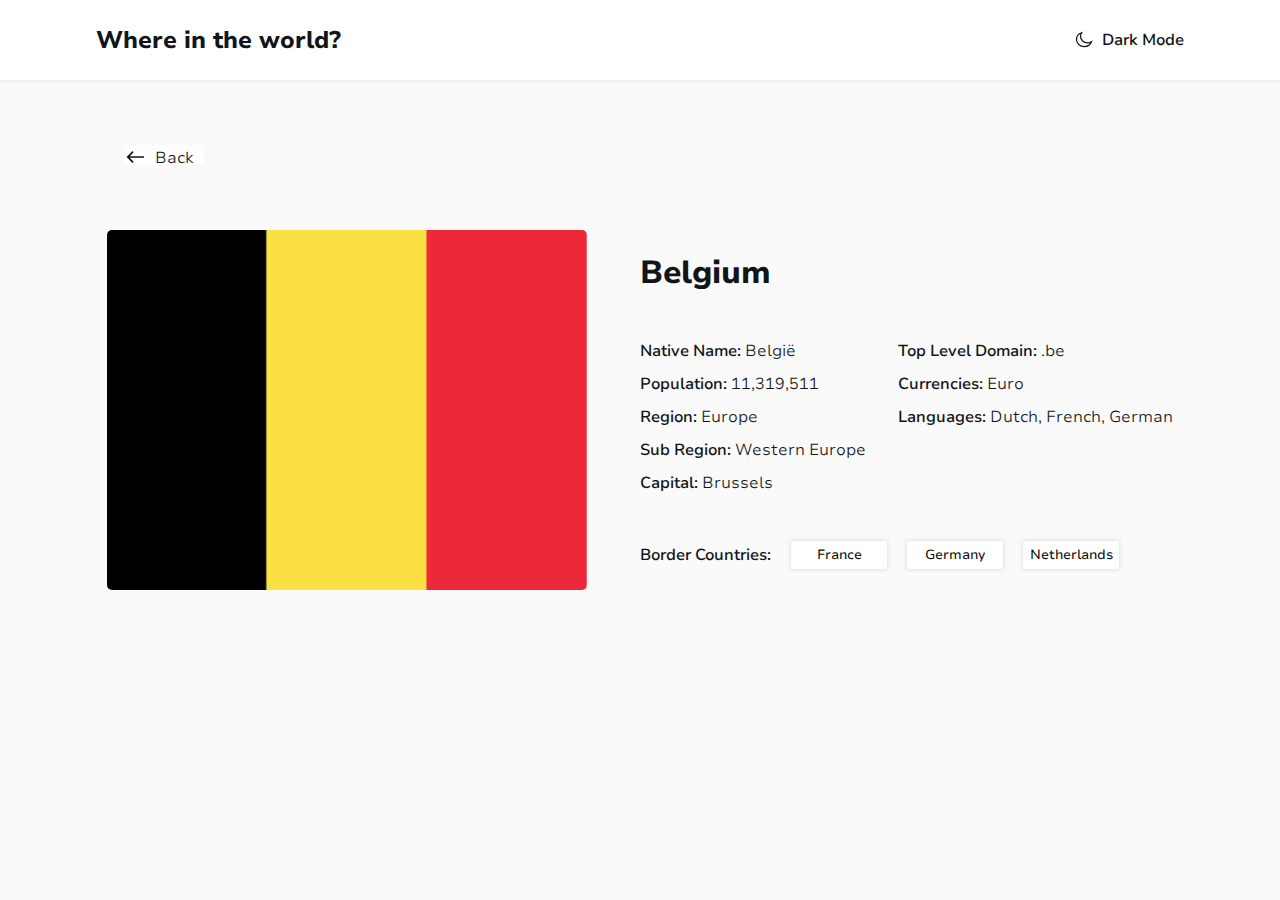
==== detail.html @ 4d216eaf "detail page" ====
<!DOCTYPE html>
<html lang="en">
<head>
    <meta charset="UTF-8">
    <meta name="viewport" content="width=device-width, initial-scale=1.0">
    <title>Country detail</title>
    <link rel="stylesheet" href="./assets/css/style.css">
    <link rel="stylesheet" href="./assets/css/responsive.css">
</head>
<body>
      <!-- Header Section -->
      <header class="header-content">
        <div class="container header-container">
          <div class="header-container--title">
            <a href="./index.html">Where in the world?</a>
          </div>
          <div class="header-container--theme">
            <img
              src="./assets/image/light-moon.svg"
              alt="dark theme image"
              class="light-theme--moon"
            />
            <p class="light-theme--title">Dark Mode</p>
          </div>
        </div>
      </header>

      <!-- Main Section -->
      <main>
        <section class="left-section">
            <div class="container container-left">
                <div class="container-left-detail">
                <button class="left-image"><img src="./assets/image/left-dark.svg" alt="left position"></button>
                <button class="left-content">Back</button>
            </div>
        </div>
        </section>
        <section>
            <div class="container detail-container">
                <div class="detail-box--image">
                    <img class="detail-image" src="./assets/image/belgium.png" alt="germany flag">
                </div>
                <div class="box-detail">
                    <strong class="box-detail--title">Belgium</strong>
                    <div class="detail-box--about">
                        <div class="detail-about--header">
                            <p class="detail-about-paragrfh">Native Name: <span>België</span></p>
                            <p class="detail-about-paragrfh">Population: <span>11,319,511</span></p>
                            <p class="detail-about-paragrfh">Region: <span>Europe</span></p>
                            <p class="detail-about-paragrfh">Sub Region: <span>Western Europe</span></p>
                            <p class="detail-about-paragrfh">Capital: <span>Brussels</span></p>
                        </div>
                        <div class="detail-about--body">
                            <p class="detail-about-paragrfh">Top Level Domain: <span>.be</span></p>
                            <p class="detail-about-paragrfh">Currencies: <span>Euro</span></p>
                            <p class="detail-about-paragrfh">Languages: <span>Dutch, French, German</span></p>
                        </div>
                    </div>
                        <div class="detail-about--footer">
                            <p class="detail-footer--title">Border Countries: </p>
                            <button class="detail-footer--button">France</button>
                            <button class="detail-footer--button">Germany</button>
                            <button class="detail-footer--button">Netherlands</button>
                    </div>
                </div>
            </div>
        </section>
        <script src="./app.js"></script>
      </main>
</body>
</html>
---- assets/css/style.css ----
* {
  margin: 0;
  padding: 0;
  font-family: "Nunito Sans";
  box-sizing: border-box;
}
:root {
  /* Light Theme */
  --color-white: #fff;
  --color-cinder: #111517;
  --color-alabaster: #fafafa;
  --color-BattleshipGrey: #848484;
  /* Dark Theme */
  --color-darkSlateGrey: #2b3844;
  --color-ebonyClay: #202c36;
}

@font-face {
  src: url("../font/NunitoSans_10pt-ExtraBold.ttf");
  font-family: "Nunito Sans";
  font-weight: 800;
}
@font-face {
  src: url("../font/NunitoSans_10pt-SemiBold.ttf");
  font-family: "Nunito Sans";
  font-weight: 600;
}
@font-face {
  src: url("../font/NunitoSans_7pt-Regular.ttf");
  font-family: "Nunito Sans";
  font-weight: 400;
}
@font-face {
  src: url("../font/NunitoSans_7pt-Light.ttf");
  font-family: "Nunito Sans";
  font-weight: 300;
}
body {
  background-color: var(--color-alabaster, #fafafa);
}
body.active {
  background-color: var(--color-ebonyClay, #202c36);
}

/* Header Section */
.header-content {
  width: 100%;
  height: 80px;
  background: var(--color-white, #fff);
  box-shadow: 0px 2px 4px 0px rgba(0, 0, 0, 0.06);
  display: flex;
  align-items: center;
  justify-content: center;
}
body.active .header-content {
  background-color: var(--color-darkSlateGrey, #2b3844);
}
.header-container {
  width: 85%;
  height: 100%;
  display: flex;
  align-items: center;
  justify-content: space-between;
}
.header-container--title > a {
  color: var(--color-cinder, #111517);
  font-size: 24px;
  font-weight: 800;
  text-decoration: none;
}
body.active .header-container--title > a {
  color: var(--color-white, #fff);
}
.header-container--theme {
  display: flex;
  gap: 8px;
}
.light-theme--moon {
  width: 20px;
  height: 20px;
  cursor: pointer;
}
.light-theme--title {
  color: var(--color-cinder, #111517);
  font-size: 16px;
  font-weight: 600;
}
body.active .light-theme--title {
  color: var(--color-white, #fff);
}
.main-content {
  width: 100%;
}

/* Main Section */

/* Section One */
.main-header--section {
  width: 100%;
  height: 160px;
  display: flex;
  align-items: center;
  justify-content: center;
}
.main-header--container {
  width: 85%;
  height: 100%;
  display: flex;
  align-items: center;
  justify-content: space-between;
}
.search-content {
  width: 480px;
  height: 56px;
  border-radius: 5px;
  background: var(--color-white, #fff);
  box-shadow: 0px 2px 9px 0px rgba(0, 0, 0, 0.05);
  display: flex;
  justify-content: center;
}
.body.active .search-content {
  background-color: var(--color-darkSlateGrey, #2b3844);
}
.search-image {
  width: 80px;
  height: 100%;
  border-style: none;
  background-color: var(--color-white, #fff);
  border-radius: 5px;
}
.body.active .search-image {
  background-color: var(--color-darkSlateGrey, #2b3844);
}
.search-image > img {
  width: 18px;
  height: 18px;
  background-color: var(--color-white, #fff);
}
.body.active .search-image > img {
  background-color: var(--color-darkSlateGrey, #2b3844) !important;
}
.search-input {
  width: 400px;
  height: 100%;
  font-size: 14px;
  font-weight: 400;
  border-radius: 5px;
  border-style: none;
}
body.active .search-input {
  background-color: var(--color-darkSlateGrey, #2b3844);
}
.search-input::placeholder {
  color: var(--color-BattleshipGrey, #848484);
}
body.active .search-input::placeholder {
  color: var(--color-white, #fff);
}
.search-input:focus-visible {
  outline: var(--color-BattleshipGrey, #848484);
}
.select-section {
  width: 200px;
  height: 56px;
  border-radius: 5px;
  background: var(--color-white, #fff);
  box-shadow: 0px 2px 9px 0px rgba(0, 0, 0, 0.05);
  border-style: none;
  padding: 5px;
  box-sizing: border-box;
}
body.active .select-section {
  background-color: var(--color-darkSlateGrey, #2b3844);
  color: var(--color-white, #fff);
}

/* Section Two */
.main-body--section {
  width: 100%;
  height: 100%;
  /* background-color: red; */
  display: flex;
  align-items: center;
  justify-content: center;
}
.main-body--container {
  width: 85%;
  height: auto;
  display: flex;
  align-items: center;
  justify-content: space-between;
  flex-wrap: wrap;
  gap: 40px;
}
.container-box {
  width: 22%;
  height: 336px;
  border-radius: 5px;
  background: var(--color-white, #fff);
  box-shadow: 0px 0px 7px 2px rgba(0, 0, 0, 0.03);
}
body.active .container-box {
  background-color: var(--color-darkSlateGrey, #2b3844);
}
.container-box--img {
  width: 100%;
}
.container-box--img > img {
  width: 100%;
  height: 160px;
  object-fit: cover;
  object-position: 50% 50%;
  border-radius: 5px;
}
.box-title {
  color: var(--color-cinder, #111517);
  font-size: 18px;
  font-weight: 800;
}
.body.active .box-title {
  color: red;
}
.container-box--about {
  width: 100%;
  padding: 20px;
}
.box-about--content {
  color: var(--color-cinder, #111517);
  font-size: 14px;
  font-weight: 600;
  margin-top: 8px;
}
.body.active .box-about--content {
  color: var(--color-white, #fff);
}
.box-about > p > span {
  color: var(--color-cinder, #111517);
  font-size: 14px;
  font-weight: 300;
}
.body.active .box-about > p > span {
  color: var(--color-white, #fff);
}

/* Detail page */

.left-section {
  width: 100%;
  height: 150px;
}
.container-left {
  width: 85%;
  height: 100%;
  margin: auto;
  display: flex;
  align-items: center;
}
.container-left-detail {
  width: 136px;
  height: 40px;
  display: flex;
  align-items: center;
  justify-content: center;
}
.left-image {
  width: 20px;
  height: 20px;
  cursor: pointer;
  background-color: var(--color-white, #fff);
  border-color: transparent;
}
.body.active .left-image{
  background-color: var(--color-darkSlateGrey,#2b3844);
}
.left-content {
  width: 60px;
  height: 20px;
  color: var(--color-cinder, #111517);
  font-size: 16px;
  font-weight: 300;
  background-color: var(--color-white, #fff);
  border-color: transparent;
}
.body.active .left-content {
  background-color: var(--color-darkSlateGrey,#2b3844);
  color: var(--color-white,#fff);
}
.detail-container{
  width: 85%;
  height: 450px;
  margin: auto;
  display: flex;
  align-items:flex-start;
  justify-content: center;
}
.detail-box--image{
  width: 49%;
  height: 100%;
}
.box-detail{
  width: 49%;
  height: 80%;
  display: flex;
  justify-content: space-around;
  flex-direction: column;
}
.detail-image{
  width: 90%;
  height: 80%;
  border-radius: 5px;
  object-fit: cover;
  object-position: 50% 50%;
}
.detail-box--about{
  display: flex;
  align-items: flex-start;
  justify-content: space-between;
}
.detail-about--footer{
  display: flex;
  align-items: center;
  flex-direction: row;
  gap: 20px;
}
.box-detail--title{
  color:var(--color-cinder, #111517);
  font-size: 32px;
  font-weight: 800;
}
.detail-about-paragrfh{
  color:var(--color-cinder, #111517);
  font-size: 16px;
  font-weight: 600;
  line-height: 33px;
}
.detail-about-paragrfh>span{
  color:var(--color-cinder, #111517);
  font-size: 16px;
  font-weight: 300;
}
.detail-footer--title{
  color:var(--color-cinder, #111517);
  font-size: 16px;
  font-weight: 600;
}
.detail-footer--button{
  width: 96px;
height: 28px;
border-radius: 2px;
border: 0px solid #979797;
box-shadow: 0px 0px 4px 1px rgba(0, 0, 0, 0.10);
  background-color: var(--color-white,#fff);
}
---- assets/css/responsive.css ----
@media (max-width: 1200px) {
  .header-container {
    width: 90%;
  }
  .main-header--container {
    width: 90%;
  }
  .search-content {
    width: 63%;
  }
  .main-body--container {
    width: 90%;
    justify-content: space-around;
  }
  .container-box {
    width: 30%;
  }
}

@media (max-width: 992px) {
  /* Index Page */
  .header-container {
    width: 90%;
  }
  .main-header--container {
    width: 90%;
  }
  .search-content {
    width: 63%;
  }
  .main-body--container {
    width: 90%;
    justify-content: space-around;
  }
  .container-box {
    width: 29%;
    height: 360px;
  }
    /* Detail Page */
    .detail-container{
      width: 89%;
      height: 400px;
      gap: 20px;
    }
    .detail-box--image {
      width: 100%;
      height: 90%;
    }
    .detail-image {
      width: 100%;
      height: 80%;
    }
    .box-detail {
      width: 100%;
      height: 100%;
      gap: 30px;
    }
    .detail-box--about {
      flex-direction: column;
      gap: 30px;
    }
    .detail-about--footer {
      flex-wrap: wrap;
    }
    .detail-footer--title {
      width: 100%;
    }
}

@media (max-width: 768px) {
  /* Index Page */
  .header-container {
    width: 90%;
  }
  .main-header--container {
    width: 90%;
  }
  .search-content {
    width: 60%;
  }
  .main-body--container {
    width: 90%;
  }
  .container-box {
    width: 45%;
  }
  /* Detail Page */
  .detail-container{
    width: 93%;
    height: 400px;
    display: block;
  }
  .detail-box--image {
    width: 100%;
    height: 100%;
  }
  .detail-image {
    width: 100%;
    height: 85%;
  }
  .box-detail {
    width: 100%;
    height: 100%;
    gap: 30px;
  }
  .detail-box--about {
    flex-direction: column;
    gap: 30px;
  }
  .detail-about--footer {
    flex-wrap: wrap;
  }
  .detail-footer--title {
    width: 100%;
  }

}

@media (max-width: 576px) {
  /* Index Page */
  .header-container {
    width: 93%;
  }
  .header-container--title > h1 {
    font-size: 16px;
  }
  .light-theme--title {
    font-size: 14px;
  }
  .light-theme--moon {
    width: 16px;
    height: 16px;
  }
  .main-header--section {
    height: 200px;
  }
  .main-header--container {
    width: 93%;
    height: 65%;
    flex-direction: column;
    align-items: normal;
  }
  .search-content {
    width: 100%;
    height: 48px;
  }
  .select-section {
    height: 48px;
  }
  .main-body--container {
    width: 93%;
    height: 100dvh;
    justify-content: center;
  }
  .container-box {
    width: 70%;
  }

  /* Detail Page */
  .detail-container{
    width: 93%;
    height: 400px;
    display: block;
  }
  .detail-box--image {
    width: 100%;
    height: 90%;
  }
  .detail-image {
    width: 100%;
    height: 80%;
  }
  .box-detail {
    width: 100%;
    height: 100%;
    gap: 30px;
  }
  .detail-box--about {
    flex-direction: column;
    gap: 30px;
  }
  .detail-about--footer {
    flex-wrap: wrap;
  }
  .detail-footer--title {
    width: 100%;
  }
}
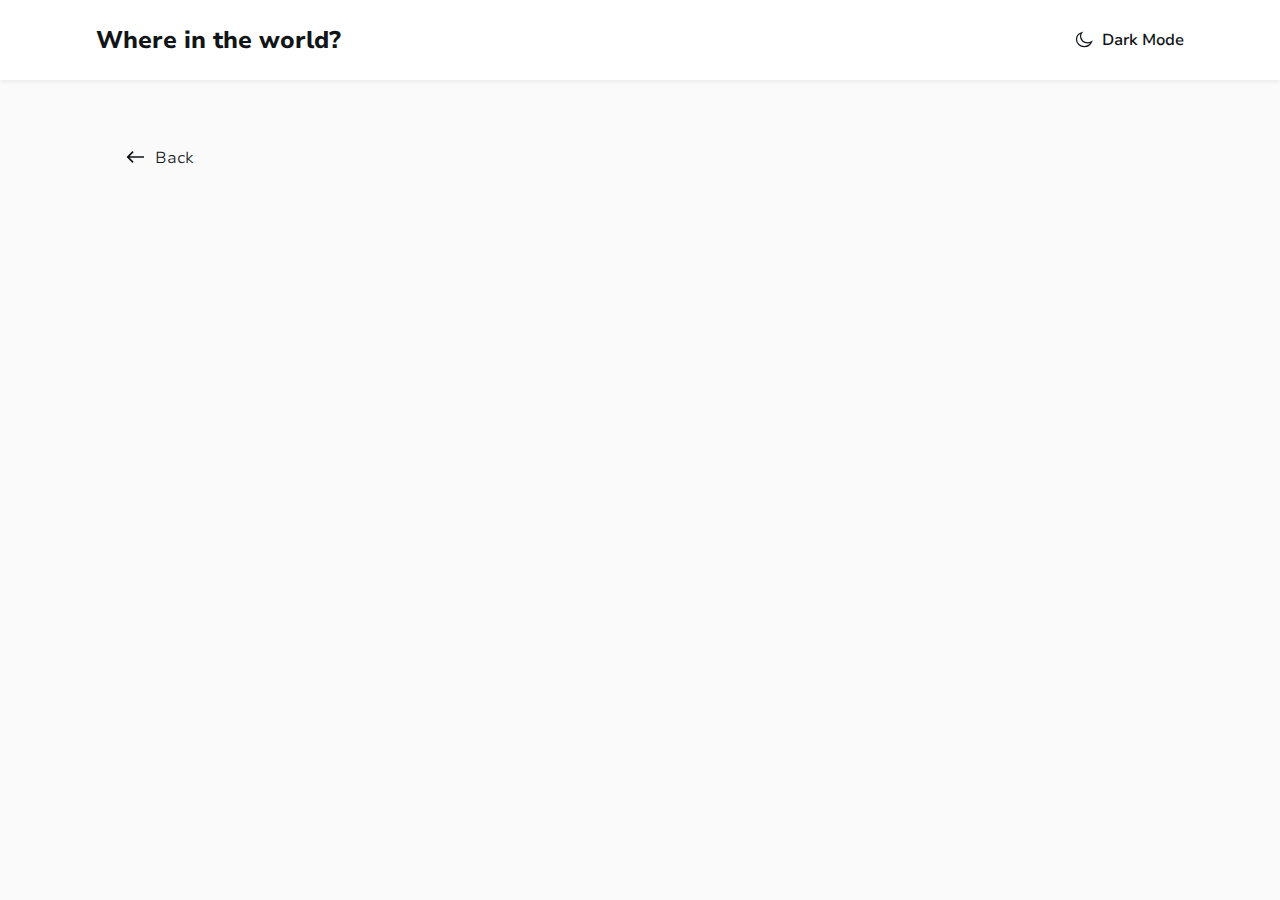
==== commit 5c368ebe: "countries data" ====
--- a/detail.html
+++ b/detail.html
@@ -36,36 +36,9 @@
         </div>
         </section>
         <section>
-            <div class="container detail-container">
-                <div class="detail-box--image">
-                    <img class="detail-image" src="./assets/image/belgium.png" alt="germany flag">
-                </div>
-                <div class="box-detail">
-                    <strong class="box-detail--title">Belgium</strong>
-                    <div class="detail-box--about">
-                        <div class="detail-about--header">
-                            <p class="detail-about-paragrfh">Native Name: <span>België</span></p>
-                            <p class="detail-about-paragrfh">Population: <span>11,319,511</span></p>
-                            <p class="detail-about-paragrfh">Region: <span>Europe</span></p>
-                            <p class="detail-about-paragrfh">Sub Region: <span>Western Europe</span></p>
-                            <p class="detail-about-paragrfh">Capital: <span>Brussels</span></p>
-                        </div>
-                        <div class="detail-about--body">
-                            <p class="detail-about-paragrfh">Top Level Domain: <span>.be</span></p>
-                            <p class="detail-about-paragrfh">Currencies: <span>Euro</span></p>
-                            <p class="detail-about-paragrfh">Languages: <span>Dutch, French, German</span></p>
-                        </div>
-                    </div>
-                        <div class="detail-about--footer">
-                            <p class="detail-footer--title">Border Countries: </p>
-                            <button class="detail-footer--button">France</button>
-                            <button class="detail-footer--button">Germany</button>
-                            <button class="detail-footer--button">Netherlands</button>
-                    </div>
-                </div>
-            </div>
+            <div class="container detail-container"></div>
         </section>
-        <script src="./app.js"></script>
+        <script src="./assets/js/detail.js"></script>
       </main>
 </body>
 </html>--- a/assets/css/style.css
+++ b/assets/css/style.css
@@ -41,6 +41,9 @@
 body.active {
   background-color: var(--color-ebonyClay, #202c36);
 }
+a{
+  text-decoration: none;
+}
 
 /* Header Section */
 .header-content {
@@ -68,7 +71,7 @@
   font-weight: 800;
   text-decoration: none;
 }
-body.active .header-container--title > a {
+body.active .header-container--title  a {
   color: var(--color-white, #fff);
 }
 .header-container--theme {
@@ -118,7 +121,7 @@
   display: flex;
   justify-content: center;
 }
-.body.active .search-content {
+body.active .search-content {
   background-color: var(--color-darkSlateGrey, #2b3844);
 }
 .search-image {
@@ -128,7 +131,7 @@
   background-color: var(--color-white, #fff);
   border-radius: 5px;
 }
-.body.active .search-image {
+body.active .search-image {
   background-color: var(--color-darkSlateGrey, #2b3844);
 }
 .search-image > img {
@@ -136,8 +139,8 @@
   height: 18px;
   background-color: var(--color-white, #fff);
 }
-.body.active .search-image > img {
-  background-color: var(--color-darkSlateGrey, #2b3844) !important;
+body.active .search-image  img {
+  background-color: var(--color-darkSlateGrey, #2b3844);
 }
 .search-input {
   width: 400px;
@@ -178,10 +181,10 @@
 .main-body--section {
   width: 100%;
   height: 100%;
-  /* background-color: red; */
-  display: flex;
-  align-items: center;
-  justify-content: center;
+  display: flex;
+  align-items: center;
+  justify-content: center;
+  padding-bottom: 50px;
 }
 .main-body--container {
   width: 85%;
@@ -210,15 +213,16 @@
   height: 160px;
   object-fit: cover;
   object-position: 50% 50%;
-  border-radius: 5px;
+  border-top-left-radius: 5px;
+  border-top-right-radius: 5px;
 }
 .box-title {
   color: var(--color-cinder, #111517);
   font-size: 18px;
   font-weight: 800;
 }
-.body.active .box-title {
-  color: red;
+body.active .box-title {
+  color: var(--color-white,#fff);
 }
 .container-box--about {
   width: 100%;
@@ -230,7 +234,7 @@
   font-weight: 600;
   margin-top: 8px;
 }
-.body.active .box-about--content {
+body.active .box-about--content {
   color: var(--color-white, #fff);
 }
 .box-about > p > span {
@@ -238,7 +242,7 @@
   font-size: 14px;
   font-weight: 300;
 }
-.body.active .box-about > p > span {
+body.active .box-about > p > span {
   color: var(--color-white, #fff);
 }
 
@@ -266,11 +270,11 @@
   width: 20px;
   height: 20px;
   cursor: pointer;
-  background-color: var(--color-white, #fff);
+  background-color: var(--color-alabaster, #fafafa);
   border-color: transparent;
 }
-.body.active .left-image{
-  background-color: var(--color-darkSlateGrey,#2b3844);
+body.active .left-image{
+  background-color: var(--color-ebonyClay,#202c36);
 }
 .left-content {
   width: 60px;
@@ -278,11 +282,11 @@
   color: var(--color-cinder, #111517);
   font-size: 16px;
   font-weight: 300;
-  background-color: var(--color-white, #fff);
+  background-color: var(--color-alabaster, #fafafa);
   border-color: transparent;
 }
-.body.active .left-content {
-  background-color: var(--color-darkSlateGrey,#2b3844);
+body.active .left-content {
+  background-color: var(--color-ebonyClay,#202c36);
   color: var(--color-white,#fff);
 }
 .detail-container{
@@ -327,21 +331,33 @@
   font-size: 32px;
   font-weight: 800;
 }
+body.active .box-detail--title {
+  color: var(--color-white,#fff);
+}
 .detail-about-paragrfh{
   color:var(--color-cinder, #111517);
   font-size: 16px;
   font-weight: 600;
   line-height: 33px;
 }
+body.active .detail-about-paragrfh {
+  color: var(--color-white,#fff);
+}
 .detail-about-paragrfh>span{
   color:var(--color-cinder, #111517);
   font-size: 16px;
   font-weight: 300;
 }
+body.active .detail-about-paragrfh>span {
+  color: var(--color-white,#fff);
+}
 .detail-footer--title{
   color:var(--color-cinder, #111517);
   font-size: 16px;
   font-weight: 600;
+}
+body.active .detail-footer--title{
+  color: var(--color-white,#fff);
 }
 .detail-footer--button{
   width: 96px;
@@ -350,4 +366,8 @@
 border: 0px solid #979797;
 box-shadow: 0px 0px 4px 1px rgba(0, 0, 0, 0.10);
   background-color: var(--color-white,#fff);
+}
+body.active .detail-footer--button {
+  color: var(--color-white,#fff);
+  background-color: var(--color-darkSlateGrey,#2b3844);
 }